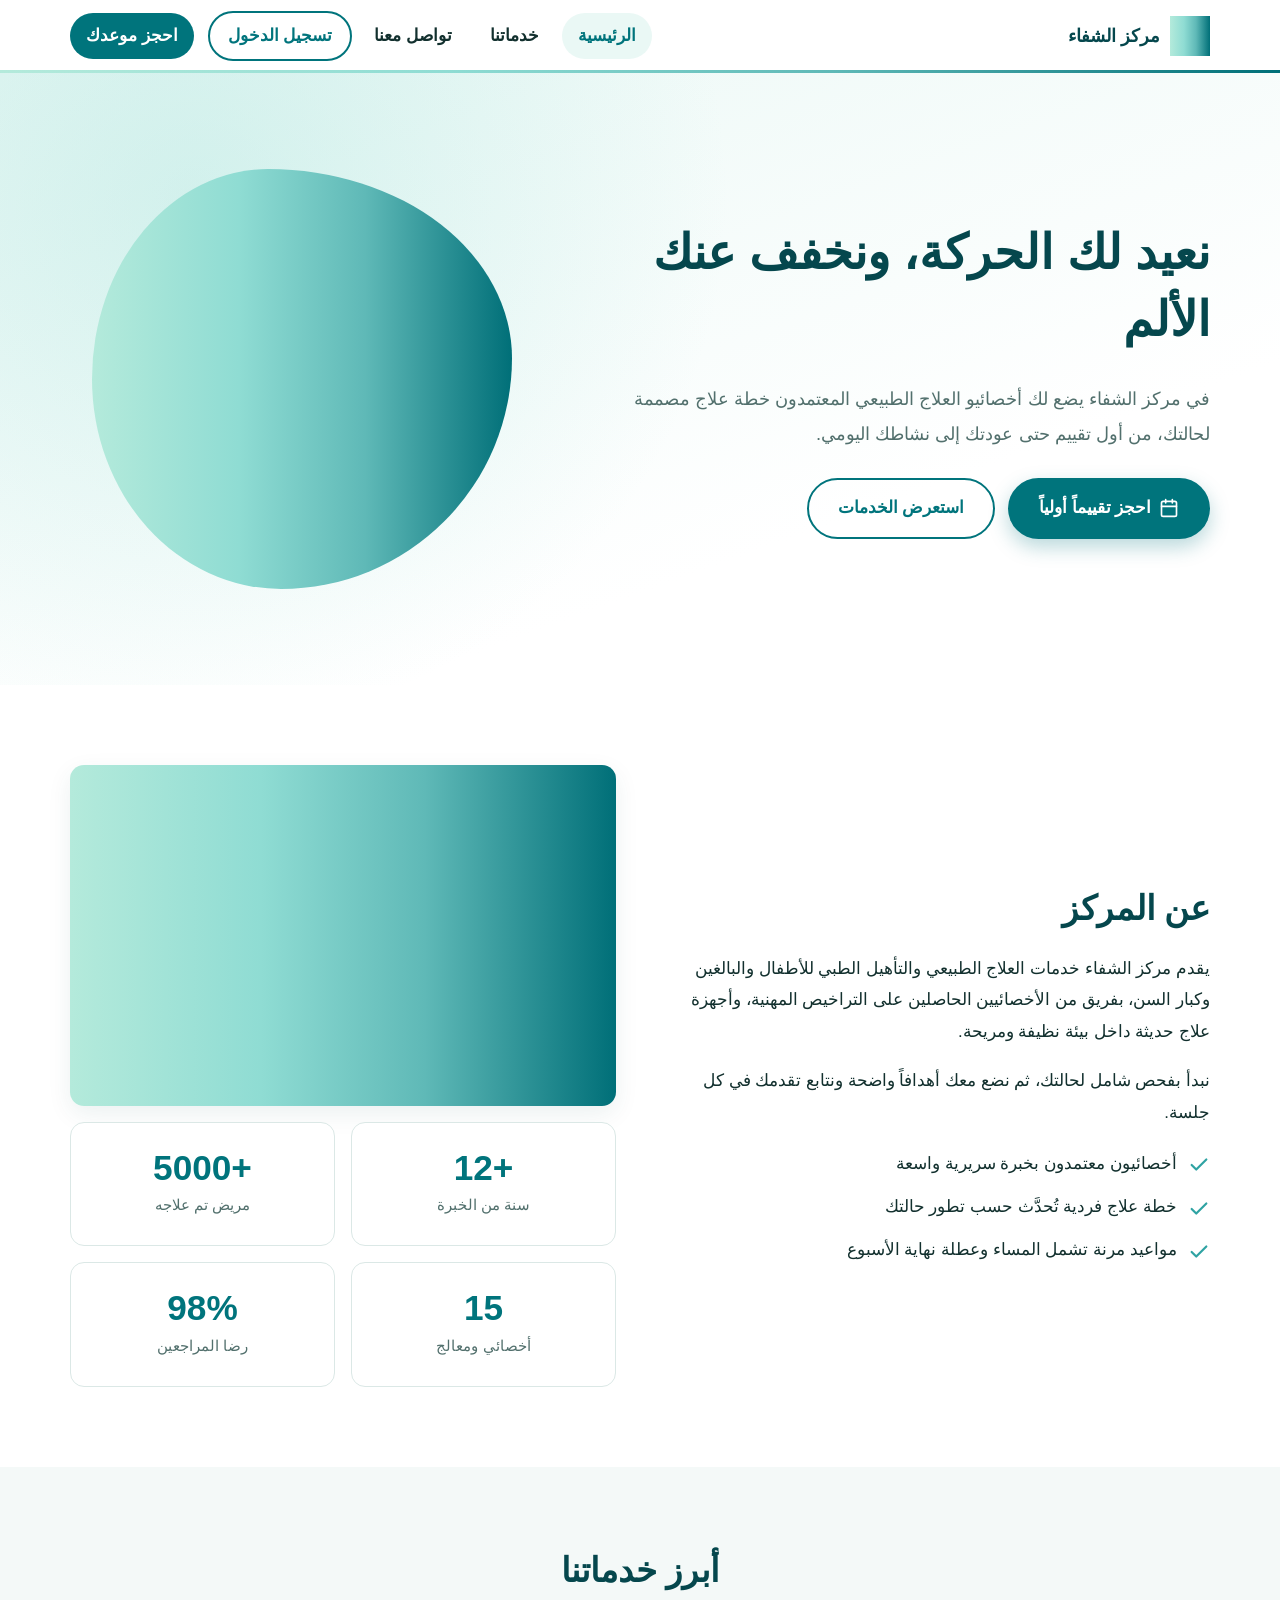
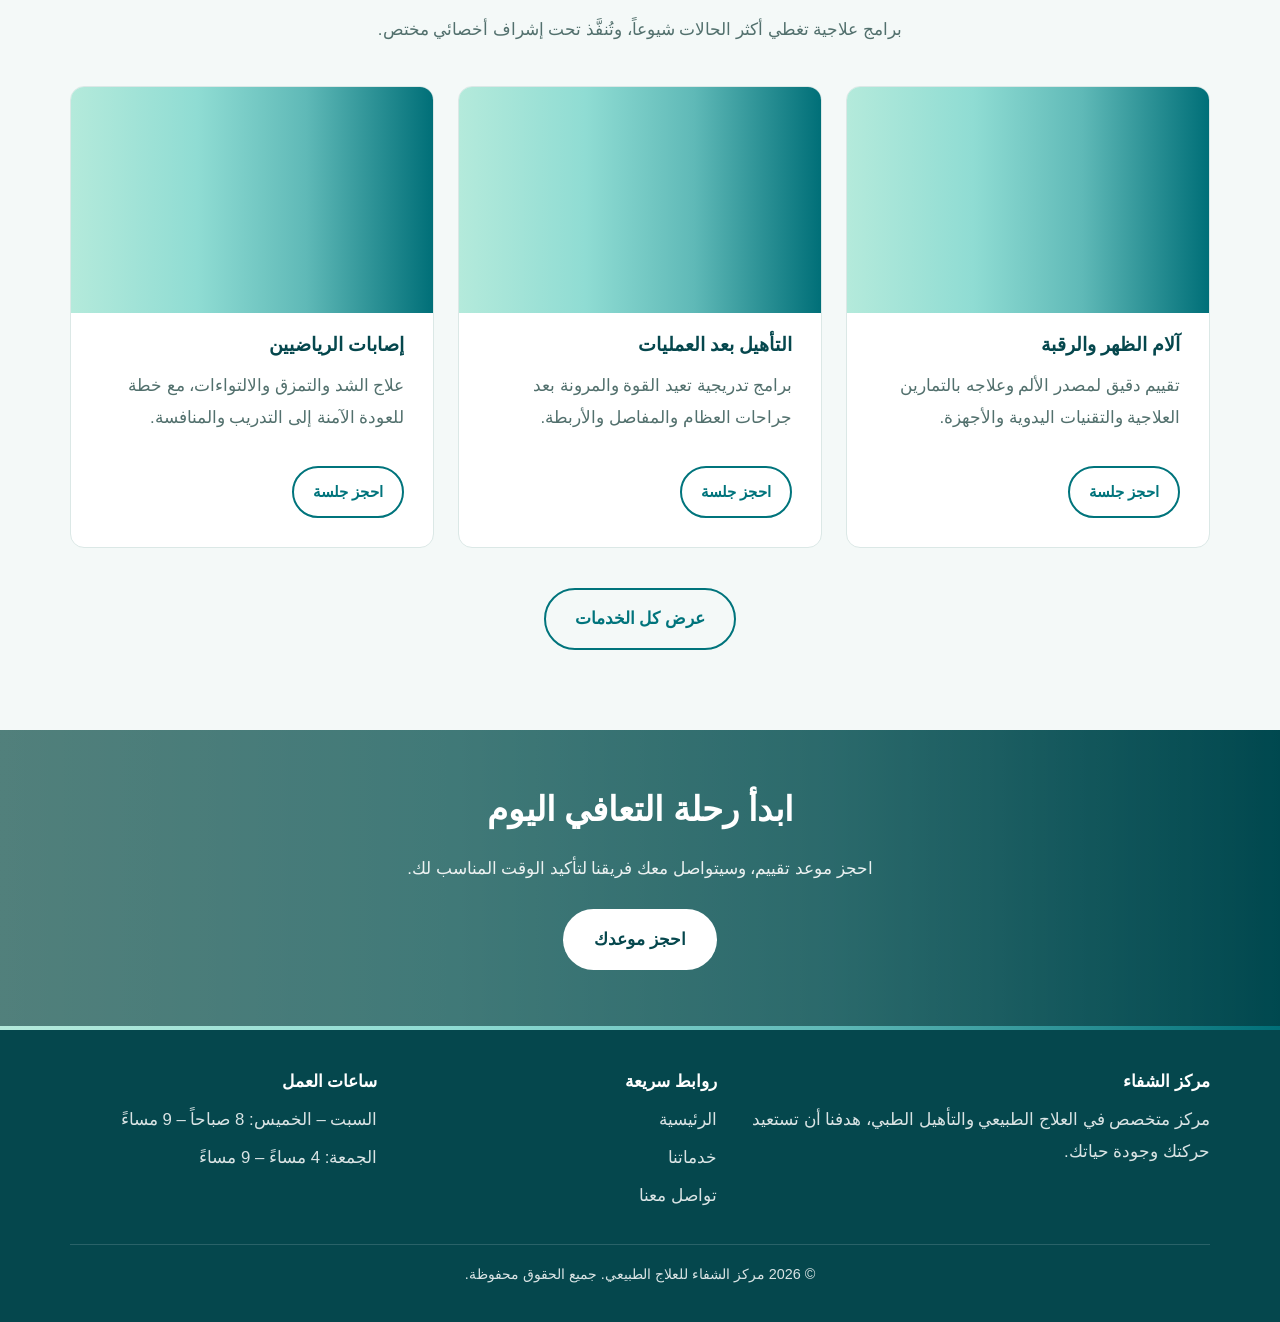
==== index.html @ 2db95f61 "Add files via upload" ====
<!DOCTYPE html>
<html lang="ar" dir="rtl">
<head>
  <meta charset="UTF-8">
  <meta name="viewport" content="width=device-width, initial-scale=1">
  <title>مركز الشفاء للعلاج الطبيعي والتأهيل الطبي</title>
  <meta name="description" content="مركز الشفاء للعلاج الطبيعي والتأهيل الطبي: أخصائيون معتمدون، أجهزة حديثة، وخطط علاج مصممة لحالتك.">
  <link rel="stylesheet" href="style.css">
</head>
<body>

  <header class="site-header">
    <div class="container nav">
      <a class="logo" href="index.html">
        <img src="images/logo.png" alt="شعار مركز الشفاء" width="40" height="40">
        <span>مركز الشفاء</span>
      </a>
      <button class="nav-toggle" aria-expanded="false" aria-controls="nav-menu" aria-label="فتح القائمة">
        <svg width="28" height="28" viewBox="0 0 24 24" fill="none" stroke="currentColor" stroke-width="2" stroke-linecap="round" aria-hidden="true"><path d="M3 6h18M3 12h18M3 18h18"/></svg>
      </button>
      <ul class="nav-menu" id="nav-menu">
        <li><a href="index.html">الرئيسية</a></li>
        <li><a href="services.html">خدماتنا</a></li>
        <li><a href="contact.html">تواصل معنا</a></li>
        <li><button type="button" class="btn-login" id="auth-btn">تسجيل الدخول</button></li>
        <li><a class="nav-cta" href="contact.html#booking" data-auth>احجز موعدك</a></li>
      </ul>
    </div>
  </header>

  <main>
    <section class="hero">
      <div class="container hero-grid">
        <div class="hero-text">
          <h1>نعيد لك الحركة، ونخفف عنك الألم</h1>
          <p>في مركز الشفاء يضع لك أخصائيو العلاج الطبيعي المعتمدون خطة علاج مصممة لحالتك، من أول تقييم حتى عودتك إلى نشاطك اليومي.</p>
          <div class="hero-actions">
            <a class="btn btn-primary" href="contact.html#booking" data-auth>
              <svg width="20" height="20" viewBox="0 0 24 24" fill="none" stroke="currentColor" stroke-width="2" stroke-linecap="round" stroke-linejoin="round" aria-hidden="true"><rect x="3" y="4" width="18" height="18" rx="2"/><path d="M16 2v4M8 2v4M3 10h18"/></svg>
              احجز تقييماً أولياً
            </a>
            <a class="btn btn-outline" href="services.html">استعرض الخدمات</a>
          </div>
        </div>
        <div class="hero-visual">
          <img src="images/hero-clinic.jpg" alt="صورة مركز الشفاء للعلاج الطبيعي" width="420" height="420">
        </div>
      </div>
    </section>

    <section class="section" id="about">
      <div class="container about-grid">
        <div>
          <h2>عن المركز</h2>
          <p>يقدم مركز الشفاء خدمات العلاج الطبيعي والتأهيل الطبي للأطفال والبالغين وكبار السن، بفريق من الأخصائيين الحاصلين على التراخيص المهنية، وأجهزة علاج حديثة داخل بيئة نظيفة ومريحة.</p>
          <p>نبدأ بفحص شامل لحالتك، ثم نضع معك أهدافاً واضحة ونتابع تقدمك في كل جلسة.</p>
          <ul class="check-list">
            <li>
              <svg width="22" height="22" viewBox="0 0 24 24" fill="none" stroke="currentColor" stroke-width="2.4" stroke-linecap="round" stroke-linejoin="round" aria-hidden="true"><path d="M20 6 9 17l-5-5"/></svg>
              <span>أخصائيون معتمدون بخبرة سريرية واسعة</span>
            </li>
            <li>
              <svg width="22" height="22" viewBox="0 0 24 24" fill="none" stroke="currentColor" stroke-width="2.4" stroke-linecap="round" stroke-linejoin="round" aria-hidden="true"><path d="M20 6 9 17l-5-5"/></svg>
              <span>خطة علاج فردية تُحدَّث حسب تطور حالتك</span>
            </li>
            <li>
              <svg width="22" height="22" viewBox="0 0 24 24" fill="none" stroke="currentColor" stroke-width="2.4" stroke-linecap="round" stroke-linejoin="round" aria-hidden="true"><path d="M20 6 9 17l-5-5"/></svg>
              <span>مواعيد مرنة تشمل المساء وعطلة نهاية الأسبوع</span>
            </li>
          </ul>
        </div>
        <div>
          <div class="about-media"><img src="images/about-center.jpg" alt="صورة من داخل المركز" loading="lazy" width="640" height="400"></div>
        <div class="stats">
          <div class="stat"><strong>+12</strong><span>سنة من الخبرة</span></div>
          <div class="stat"><strong>+5000</strong><span>مريض تم علاجه</span></div>
          <div class="stat"><strong>15</strong><span>أخصائي ومعالج</span></div>
          <div class="stat"><strong>98%</strong><span>رضا المراجعين</span></div>
        </div>
        </div>
      </div>
    </section>

    <section class="section section-alt">
      <div class="container">
        <div class="section-head">
          <h2>أبرز خدماتنا</h2>
          <p>برامج علاجية تغطي أكثر الحالات شيوعاً، وتُنفَّذ تحت إشراف أخصائي مختص.</p>
        </div>
        <div class="grid grid-3">
          <article class="card">
            <div class="card-media"><img src="images/service-1.jpg" alt="آلام الظهر والرقبة" loading="lazy" width="600" height="375"></div>
            <h3>آلام الظهر والرقبة</h3>
            <p>تقييم دقيق لمصدر الألم وعلاجه بالتمارين العلاجية والتقنيات اليدوية والأجهزة.</p>
          <a class="btn btn-outline card-btn" href="contact.html#booking" data-auth data-service="آلام الظهر والرقبة">احجز جلسة</a>
          </article>
          <article class="card">
            <div class="card-media"><img src="images/service-2.jpg" alt="التأهيل بعد العمليات" loading="lazy" width="600" height="375"></div>
            <h3>التأهيل بعد العمليات</h3>
            <p>برامج تدريجية تعيد القوة والمرونة بعد جراحات العظام والمفاصل والأربطة.</p>
          <a class="btn btn-outline card-btn" href="contact.html#booking" data-auth data-service="التأهيل بعد العمليات">احجز جلسة</a>
          </article>
          <article class="card">
            <div class="card-media"><img src="images/service-3.jpg" alt="إصابات الرياضيين" loading="lazy" width="600" height="375"></div>
            <h3>إصابات الرياضيين</h3>
            <p>علاج الشد والتمزق والالتواءات، مع خطة للعودة الآمنة إلى التدريب والمنافسة.</p>
          <a class="btn btn-outline card-btn" href="contact.html#booking" data-auth data-service="إصابات الملاعب">احجز جلسة</a>
          </article>
        </div>
        <div class="section-head" style="margin: 2.5rem auto 0;">
          <a class="btn btn-outline" href="services.html">عرض كل الخدمات</a>
        </div>
      </div>
    </section>

    <section class="cta-band">
      <div class="container">
        <h2>ابدأ رحلة التعافي اليوم</h2>
        <p>احجز موعد تقييم، وسيتواصل معك فريقنا لتأكيد الوقت المناسب لك.</p>
        <a class="btn btn-primary" href="contact.html#booking" data-auth>احجز موعدك</a>
      </div>
    </section>
  </main>

  <footer class="site-footer">
    <div class="container">
      <div class="footer-grid">
        <div>
          <h3>مركز الشفاء</h3>
          <p>مركز متخصص في العلاج الطبيعي والتأهيل الطبي، هدفنا أن تستعيد حركتك وجودة حياتك.</p>
        </div>
        <div>
          <h3>روابط سريعة</h3>
          <ul>
            <li><a href="index.html">الرئيسية</a></li>
            <li><a href="services.html">خدماتنا</a></li>
            <li><a href="contact.html">تواصل معنا</a></li>
          </ul>
        </div>
        <div>
          <h3>ساعات العمل</h3>
          <ul>
            <li>السبت – الخميس: 8 صباحاً – 9 مساءً</li>
            <li>الجمعة: 4 مساءً – 9 مساءً</li>
          </ul>
        </div>
      </div>
      <p class="footer-bottom">© <span id="year">2026</span> مركز الشفاء للعلاج الطبيعي. جميع الحقوق محفوظة.</p>
    </div>
  </footer>

  <script src="script.js"></script>
</body>
</html>
---- style.css ----
:root {
  --white: #ffffff;
  --brand-900: #05474d;
  --brand-700: #00747c;
  --brand-600: #2fa3a3;
  --brand-100: #cdeee9;
  --brand-50: #eaf8f5;
  --gray-50: #f4f9f8;
  --gray-200: #dbe8e6;
  --text: #12302e;
  --muted: #52706d;
  --danger: #c0392b;
  --mint: #b4eadb;
  --teal-mid: #8fdcd3;
  --gradient: linear-gradient(to left, #006f78 0%, #5fb9b7 35%, #8fdcd3 65%, #b4eadb 100%);
  --gradient-dark: linear-gradient(rgba(0, 40, 45, 0.55), rgba(0, 40, 45, 0.55)), linear-gradient(to left, #006f78 0%, #5fb9b7 35%, #8fdcd3 65%, #b4eadb 100%);
  --radius: 14px;
  --shadow: 0 8px 24px rgba(5, 71, 77, 0.08);
  --font: "Segoe UI", "Noto Naskh Arabic", "Noto Sans Arabic", Tahoma, Arial, sans-serif;
  --header-h: 72px;
}

*, *::before, *::after { box-sizing: border-box; }

html { scroll-behavior: smooth; scroll-padding-top: calc(var(--header-h) + 12px); }

body {
  margin: 0;
  font-family: var(--font);
  font-size: 1.05rem;
  line-height: 1.9;
  color: var(--text);
  background: var(--white);
  -webkit-font-smoothing: antialiased;
}

img, svg { max-width: 100%; display: block; }
a { color: var(--brand-700); text-decoration: none; transition: color 0.25s; }
a:hover { color: var(--brand-900); }
h1, h2, h3 { line-height: 1.4; margin: 0 0 0.6em; color: var(--brand-900); }
h1 { font-size: clamp(1.9rem, 4.5vw, 3rem); }
h2 { font-size: clamp(1.5rem, 3vw, 2.1rem); }
h3 { font-size: 1.2rem; }
p { margin: 0 0 1em; }

:focus-visible { outline: 3px solid var(--brand-600); outline-offset: 3px; border-radius: 6px; }

.container { width: min(1140px, 100% - 2.5rem); margin-inline: auto; }

.site-header {
  position: sticky; top: 0; z-index: 100;
  background: var(--white);
  border-bottom: 1px solid var(--gray-200);
  transition: box-shadow 0.3s;
}
.site-header::after { content: ""; position: absolute; inset-inline: 0; bottom: -1px; height: 3px; background: var(--gradient); }
.site-header.scrolled { box-shadow: 0 4px 18px rgba(5, 71, 77, 0.1); }
.nav { display: flex; align-items: center; justify-content: space-between; height: var(--header-h); gap: 1rem; }
.logo { display: flex; align-items: center; gap: 0.6rem; font-weight: 700; font-size: 1.15rem; color: var(--brand-900); }
.logo svg { width: 34px; height: 34px; color: var(--brand-600); }
.nav-menu { display: flex; align-items: center; gap: 0.4rem; list-style: none; margin: 0; padding: 0; }
.nav-menu a { display: block; padding: 0.45rem 1rem; border-radius: 999px; color: var(--text); font-weight: 600; transition: background 0.25s, color 0.25s; }
.nav-menu a:hover, .nav-menu a.active { background: var(--brand-50); color: var(--brand-700); }
.nav-menu a.nav-cta { background: var(--brand-700); color: var(--white); margin-inline-start: 0.5rem; }
.nav-menu a.nav-cta:hover { background: var(--brand-900); }
.nav-toggle { display: none; background: none; border: 0; padding: 0.5rem; cursor: pointer; color: var(--brand-900); }
.nav-toggle svg { width: 28px; height: 28px; }

.btn {
  display: inline-flex; align-items: center; justify-content: center; gap: 0.5rem;
  padding: 0.8rem 1.8rem; border-radius: 999px; border: 2px solid transparent;
  font: inherit; font-weight: 700; cursor: pointer;
  transition: transform 0.25s, background 0.25s, color 0.25s, box-shadow 0.25s;
}
.btn svg { width: 20px; height: 20px; }
.btn:hover { transform: translateY(-3px); }
.btn-primary { background: var(--brand-700); color: var(--white); box-shadow: 0 8px 20px rgba(0, 116, 124, 0.28); }
.btn-primary:hover { background: var(--brand-900); color: var(--white); }
.btn-outline { border-color: var(--brand-700); color: var(--brand-700); background: transparent; }
.btn-outline:hover { background: var(--brand-700); color: var(--white); }

.hero { background: radial-gradient(circle at 15% 20%, rgba(143, 220, 211, 0.3), transparent 45%), linear-gradient(160deg, var(--brand-50) 0%, var(--white) 70%); padding-block: clamp(3rem, 8vw, 6rem); overflow: hidden; }
.hero-grid { display: grid; grid-template-columns: 1.15fr 0.85fr; align-items: center; gap: 3rem; }
.hero-text p { font-size: 1.15rem; color: var(--muted); max-width: 34em; }
.hero-actions { display: flex; flex-wrap: wrap; gap: 0.8rem; margin-top: 1.6rem; }
.hero-visual {
  aspect-ratio: 1; max-width: 420px; margin-inline: auto; width: 100%;
  display: grid; place-items: center; border-radius: 42% 58% 55% 45% / 50% 45% 55% 50%;
  background: var(--gradient);
  animation: float 7s ease-in-out infinite;
}
.hero-visual svg { width: 52%; height: 52%; color: var(--brand-900); }
@keyframes float { 0%, 100% { transform: translateY(0); } 50% { transform: translateY(-14px); } }

.section { padding-block: clamp(3rem, 7vw, 5rem); }
.section-alt { background: var(--gray-50); }
.section-head { max-width: 640px; margin: 0 auto 2.5rem; text-align: center; }
.section-head p { color: var(--muted); }
.page-banner { background: var(--gradient-dark); color: var(--white); padding-block: 3rem; text-align: center; }
.page-banner h1 { color: var(--white); margin-bottom: 0.3em; }
.page-banner p { margin: 0 auto; max-width: 560px; opacity: 0.92; }

.about-grid { display: grid; grid-template-columns: 1fr 1fr; gap: 3rem; align-items: center; }
.check-list { list-style: none; padding: 0; margin: 1.2rem 0 0; display: grid; gap: 0.7rem; }
.check-list li { display: flex; align-items: flex-start; gap: 0.7rem; }
.check-list svg { width: 22px; height: 22px; flex: none; margin-top: 0.4rem; color: var(--brand-600); }
.stats { display: grid; grid-template-columns: repeat(2, 1fr); gap: 1rem; }
.stat { background: var(--white); border: 1px solid var(--gray-200); border-radius: var(--radius); padding: 1.5rem; text-align: center; }
.stat strong { display: block; font-size: 2.2rem; color: var(--brand-700); line-height: 1.2; }
.stat span { color: var(--muted); font-size: 0.95rem; }

.grid { display: grid; gap: 1.5rem; }
.grid-3 { grid-template-columns: repeat(3, 1fr); }
.card {
  background: var(--white); border: 1px solid var(--gray-200); border-radius: var(--radius);
  padding: 1.8rem; transition: transform 0.3s, box-shadow 0.3s, border-color 0.3s;
}
.card:hover { transform: translateY(-6px); box-shadow: var(--shadow); border-color: var(--brand-600); }
.card-icon { width: 58px; height: 58px; border-radius: 16px; display: grid; place-items: center; background: var(--brand-50); color: var(--brand-700); margin-bottom: 1rem; transition: background 0.3s, color 0.3s; }
.card:hover .card-icon { background: var(--brand-700); color: var(--white); }
.card-icon svg { width: 30px; height: 30px; }
.card p { color: var(--muted); margin: 0; }
.card-meta { display: flex; justify-content: space-between; margin-top: 1rem; padding-top: 0.9rem; border-top: 1px dashed var(--gray-200); font-size: 0.92rem; color: var(--brand-700); font-weight: 600; }

.cta-band { background: var(--gradient-dark); color: var(--white); text-align: center; padding-block: 3.5rem; }
.cta-band h2 { color: var(--white); }
.cta-band p { opacity: 0.9; margin-bottom: 1.5rem; }
.cta-band .btn-primary { background: var(--white); color: var(--brand-900); box-shadow: none; }
.cta-band .btn-primary:hover { background: var(--brand-100); }

.contact-grid { display: grid; grid-template-columns: 1.3fr 0.7fr; gap: 2.5rem; align-items: start; }
.contact-form { background: var(--white); border: 1px solid var(--gray-200); border-radius: var(--radius); padding: 2rem; box-shadow: var(--shadow); }
.form-row { display: grid; grid-template-columns: 1fr 1fr; gap: 1rem; }
.form-group { margin-bottom: 1.1rem; }
.form-group label { display: block; font-weight: 700; margin-bottom: 0.35rem; font-size: 0.98rem; }
.form-group input, .form-group select, .form-group textarea {
  width: 100%; padding: 0.75rem 1rem; font: inherit; color: var(--text);
  background: var(--gray-50); border: 2px solid var(--gray-200); border-radius: 10px;
  transition: border-color 0.25s, background 0.25s, box-shadow 0.25s;
}
.form-group textarea { min-height: 130px; resize: vertical; }
.form-group input:focus, .form-group select:focus, .form-group textarea:focus { outline: none; background: var(--white); border-color: var(--brand-600); box-shadow: 0 0 0 4px var(--brand-100); }
.form-group.invalid input, .form-group.invalid select, .form-group.invalid textarea { border-color: var(--danger); background: #fdf3f2; }
.form-error { display: none; color: var(--danger); font-size: 0.88rem; margin-top: 0.3rem; }
.form-group.invalid .form-error { display: block; }
.form-success { display: none; background: var(--brand-50); border: 1px solid var(--brand-600); color: var(--brand-900); border-radius: 10px; padding: 1rem 1.2rem; margin-top: 1rem; font-weight: 600; }
.form-success.show { display: block; }
.info-card { background: var(--brand-50); border-radius: var(--radius); padding: 1.8rem; }
.info-list { list-style: none; margin: 1rem 0 0; padding: 0; display: grid; gap: 1.1rem; }
.info-list li { display: flex; gap: 0.9rem; align-items: flex-start; }
.info-list svg { width: 26px; height: 26px; flex: none; color: var(--brand-700); margin-top: 0.3rem; }
.info-list strong { display: block; color: var(--brand-900); }
.info-list span { color: var(--muted); }

.site-footer { border-top: 4px solid transparent; border-image: var(--gradient) 1; background: var(--brand-900); color: rgba(255, 255, 255, 0.85); padding-block: 2.5rem 1.2rem; }
.footer-grid { display: grid; grid-template-columns: 1.5fr 1fr 1fr; gap: 2rem; }
.site-footer h3 { color: var(--white); font-size: 1.05rem; }
.site-footer a { color: rgba(255, 255, 255, 0.85); }
.site-footer a:hover { color: var(--white); }
.site-footer ul { list-style: none; margin: 0; padding: 0; display: grid; gap: 0.4rem; }
.footer-bottom { margin-top: 2rem; padding-top: 1rem; border-top: 1px solid rgba(255, 255, 255, 0.15); text-align: center; font-size: 0.9rem; }

@media (max-width: 992px) {
  .grid-3 { grid-template-columns: repeat(2, 1fr); }
  .hero-grid, .about-grid, .contact-grid { grid-template-columns: 1fr; }
  .hero-visual { max-width: 320px; order: -1; }
  .footer-grid { grid-template-columns: 1fr 1fr; }
}

@media (max-width: 768px) {
  .nav-toggle { display: block; }
  .nav-menu {
    position: absolute; top: var(--header-h); inset-inline: 0; flex-direction: column; align-items: stretch;
    background: var(--white); border-bottom: 1px solid var(--gray-200); padding: 0.8rem 1.25rem 1.2rem;
    box-shadow: 0 14px 24px rgba(5, 71, 77, 0.1);
    opacity: 0; visibility: hidden; transform: translateY(-10px);
    transition: opacity 0.25s, transform 0.25s, visibility 0.25s;
  }
  .nav-menu.open { opacity: 1; visibility: visible; transform: translateY(0); }
  .nav-menu a { padding: 0.8rem 1rem; border-radius: 10px; }
  .nav-menu a.nav-cta { margin: 0.4rem 0 0; text-align: center; }
  .grid-3, .form-row, .footer-grid { grid-template-columns: 1fr; }
  .contact-form { padding: 1.3rem; }
  .hero-actions .btn { flex: 1 1 100%; }
}

@media (prefers-reduced-motion: reduce) {
  html { scroll-behavior: auto; }
  *, *::before, *::after { animation: none !important; transition: none !important; }
}

.logo img { width: 40px; height: 40px; object-fit: contain; }
.hero-visual { overflow: hidden; }
.hero-visual img { width: 100%; height: 100%; object-fit: cover; }
.about-media { aspect-ratio: 16 / 10; border-radius: var(--radius); overflow: hidden; margin-bottom: 1rem; box-shadow: var(--shadow); }
.about-media img { width: 100%; height: 100%; object-fit: cover; }
.card { overflow: hidden; display: flex; flex-direction: column; }
.card-media { margin: -1.8rem -1.8rem 1.2rem; aspect-ratio: 16 / 10; overflow: hidden; background: var(--brand-50); }
.card-media img { width: 100%; height: 100%; object-fit: cover; transition: transform 0.5s; }
.card:hover .card-media img { transform: scale(1.06); }
.card-btn { margin-top: 1.1rem; padding: 0.6rem 1.2rem; font-size: 0.95rem; align-self: flex-start; }
.card .card-meta { margin-top: auto; padding-top: 0.9rem; }
.card p { margin-bottom: 0.9rem; }
.img-missing { background: var(--gradient); }

.btn-login {
  font: inherit; font-weight: 700; cursor: pointer; padding: 0.45rem 1.1rem; border-radius: 999px;
  border: 2px solid var(--brand-700); background: transparent; color: var(--brand-700);
  transition: background 0.25s, color 0.25s;
}
.btn-login:hover { background: var(--brand-700); color: var(--white); }

.auth-page { min-height: 100vh; display: grid; place-items: center; padding: 2rem 1rem; background: var(--gradient); }
@keyframes auth-in { from { opacity: 0; transform: translateY(28px) scale(0.98); } to { opacity: 1; transform: none; } }
.auth-modal {
  position: relative; width: min(940px, 100%); overflow: hidden;
  display: grid; grid-template-columns: 0.9fr 1.1fr; background: var(--white); border-radius: 22px;
  box-shadow: 0 30px 80px rgba(0, 30, 35, 0.35);
  animation: auth-in 0.6s cubic-bezier(0.2, 0.8, 0.2, 1) both;
}
.auth-close {
  position: absolute; top: 14px; inset-inline-start: 14px; z-index: 3; width: 38px; height: 38px;
  display: grid; place-items: center; border: 0; border-radius: 50%; cursor: pointer;
  background: var(--gray-50); color: var(--brand-900); transition: background 0.25s, transform 0.25s;
}
.auth-close:hover { background: var(--brand-100); transform: rotate(90deg); }
.auth-close svg { width: 18px; height: 18px; }
.auth-side { position: relative; min-height: 520px; display: flex; align-items: flex-end; color: var(--white); background: var(--gradient-dark); }
.auth-side > img { position: absolute; inset: 0; width: 100%; height: 100%; object-fit: cover; }
.auth-side::after { content: ""; position: absolute; inset: 0; background: linear-gradient(to top, rgba(0, 40, 45, 0.85), rgba(0, 40, 45, 0.15) 70%); }
.auth-side-text { position: relative; z-index: 1; padding: 2rem; }
.auth-side-text .auth-logo { width: 52px; height: 52px; object-fit: contain; margin-bottom: 1rem; background: var(--white); border-radius: 14px; padding: 6px; }
.auth-side-text h2 { color: var(--white); font-size: 1.6rem; }
.auth-side-text p { margin: 0; opacity: 0.92; }
.auth-main { padding: 2.8rem 2.4rem 2rem; display: grid; align-items: center; }
.auth-views { display: grid; }
.auth-view { grid-area: 1 / 1; opacity: 0; visibility: hidden; transform: translateX(44px); transition: opacity 0.4s, transform 0.45s cubic-bezier(0.2, 0.8, 0.2, 1), visibility 0.4s; }
.auth-view[data-name="register"] { transform: translateX(-44px); }
.auth-view.is-active { opacity: 1; visibility: visible; transform: none; }
.auth-view h2 { margin-bottom: 0.2em; }
.auth-sub { color: var(--muted); margin-bottom: 1.5rem; }
.auth-view .form-group { margin-bottom: 0.95rem; }
.pw-wrap { position: relative; }
.pw-wrap input { padding-inline-end: 3rem; }
.pw-toggle { position: absolute; top: 50%; inset-inline-end: 0.6rem; transform: translateY(-50%); border: 0; background: none; cursor: pointer; padding: 0.4rem; color: var(--muted); }
.pw-toggle:hover { color: var(--brand-700); }
.pw-toggle svg { width: 20px; height: 20px; }
.btn-block { width: 100%; }
.auth-divider { display: flex; align-items: center; gap: 0.8rem; margin: 1.3rem 0 0.9rem; color: var(--muted); font-size: 0.92rem; }
.auth-divider::before, .auth-divider::after { content: ""; flex: 1; height: 1px; background: var(--gray-200); }
.auth-alert { display: none; background: #fdf3f2; border: 1px solid var(--danger); color: var(--danger); border-radius: 10px; padding: 0.6rem 0.9rem; margin-bottom: 1rem; font-size: 0.92rem; }
.auth-alert.show { display: block; }
.reg-progress { display: flex; align-items: center; gap: 0.6rem; margin-bottom: 1.3rem; font-size: 0.9rem; color: var(--muted); }
.reg-bar { flex: 1; height: 6px; background: var(--gray-200); border-radius: 99px; overflow: hidden; }
.reg-bar span { display: block; height: 100%; width: 50%; background: var(--gradient); border-radius: 99px; transition: width 0.45s; }
.reg-bar.step2 span { width: 100%; }
.reg-steps { display: grid; }
.reg-step { grid-area: 1 / 1; opacity: 0; visibility: hidden; transform: translateX(-34px); transition: opacity 0.35s, transform 0.4s, visibility 0.35s; }
.reg-step[data-step="1"] { transform: translateX(34px); }
.reg-step.is-active { opacity: 1; visibility: visible; transform: none; }
.reg-actions { display: flex; gap: 0.7rem; margin-top: 0.4rem; }
.reg-actions .btn { flex: 1; }
.reg-actions .btn-back { flex: 0 0 auto; }
.auth-toast {
  position: fixed; bottom: 24px; inset-inline: 0; margin-inline: auto; width: max-content; max-width: calc(100% - 2rem); z-index: 1100;
  background: var(--brand-900); color: var(--white); padding: 0.8rem 1.5rem; border-radius: 999px; font-weight: 600;
  box-shadow: 0 12px 30px rgba(0, 40, 45, 0.3); opacity: 0; transform: translateY(20px); pointer-events: none; transition: opacity 0.35s, transform 0.35s;
}
.auth-toast.show { opacity: 1; transform: none; }

@media (max-width: 768px) {
  .nav-menu .btn-login { width: 100%; padding: 0.8rem 1rem; }
  .auth-page { padding: 0; align-items: stretch; }
  .auth-modal { grid-template-columns: 1fr; border-radius: 0; min-height: 100vh; }
  .auth-side { display: none; }
  .auth-main { padding: 3.2rem 1.4rem 1.6rem; }
}

@media (min-width: 769px) {
  .auth-page { height: 100vh; height: 100dvh; padding: 1rem; overflow: hidden; }
  .auth-modal { max-height: calc(100dvh - 2rem); }
  .auth-side { min-height: 0; }
  .auth-main { padding: 1.4rem 2.2rem; overflow-y: auto; align-items: start; }
  .auth-views { margin-block: auto; }
}
.auth-view h2 { font-size: 1.55rem; }
.auth-sub { margin-bottom: 1rem; font-size: 0.95rem; }
.auth-view .form-group { margin-bottom: 0.7rem; }
.auth-view .form-group label { margin-bottom: 0.2rem; font-size: 0.92rem; }
.auth-view .form-group input, .auth-view .form-group select, .auth-view .form-group textarea { padding: 0.55rem 0.9rem; font-size: 0.97rem; }
.auth-view .pw-wrap input { padding-inline-end: 2.8rem; }
.auth-view .form-group textarea { min-height: 56px; }
.auth-view .form-row { gap: 0.7rem; }
.auth-view .btn { padding: 0.65rem 1.4rem; }
.auth-divider { margin: 0.9rem 0 0.6rem; }
.reg-progress { margin-bottom: 0.9rem; }
@media (min-width: 769px) {
  .auth-modal { grid-template-rows: minmax(0, 1fr); }
  .auth-main { min-height: 0; }
}
@media (min-width: 769px) {
  .auth-main { padding: 1.1rem 2.2rem; }
}
.auth-sub { margin-bottom: 0.8rem; }
.auth-divider { margin: 0.7rem 0 0.5rem; }
.reg-progress { margin-bottom: 0.7rem; }
.auth-view .form-group input, .auth-view .form-group select { height: 2.7rem; line-height: 1.5; }
@media (min-width: 769px) and (max-height: 680px) {
  .auth-page { padding: 0.5rem; }
  .auth-modal { max-height: calc(100dvh - 1rem); }
  .auth-sub { display: none; }
  .auth-view h2 { font-size: 1.3rem; margin-bottom: 0.6rem; }
  .auth-view .form-group { margin-bottom: 0.5rem; }
  .auth-view .form-group input, .auth-view .form-group select { height: 2.4rem; }
  .auth-view .btn { padding: 0.5rem 1.2rem; }
  .auth-divider { margin: 0.5rem 0 0.4rem; }
  .reg-progress { margin-bottom: 0.5rem; }
  .auth-main { padding: 0.8rem 2rem; }
  .auth-side-text { padding: 1.2rem; }
  .auth-side-text p { display: none; }
}
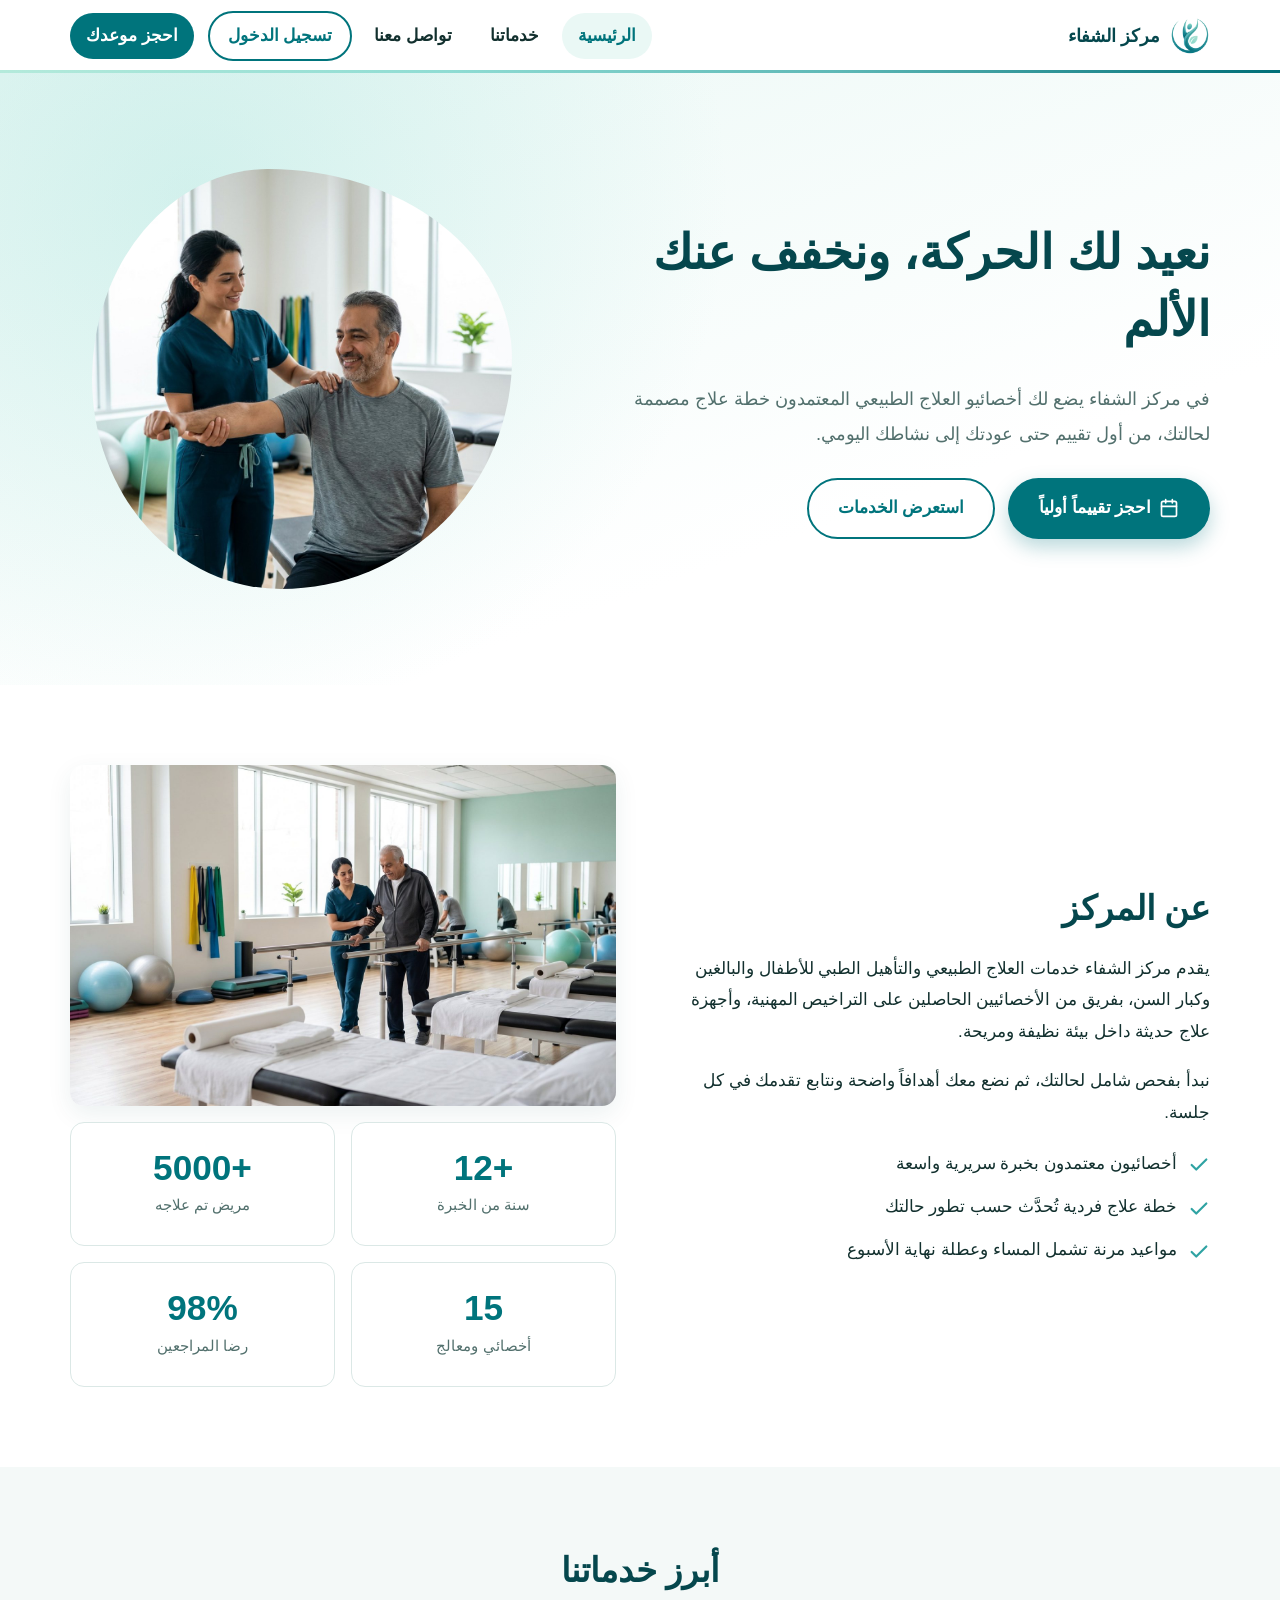
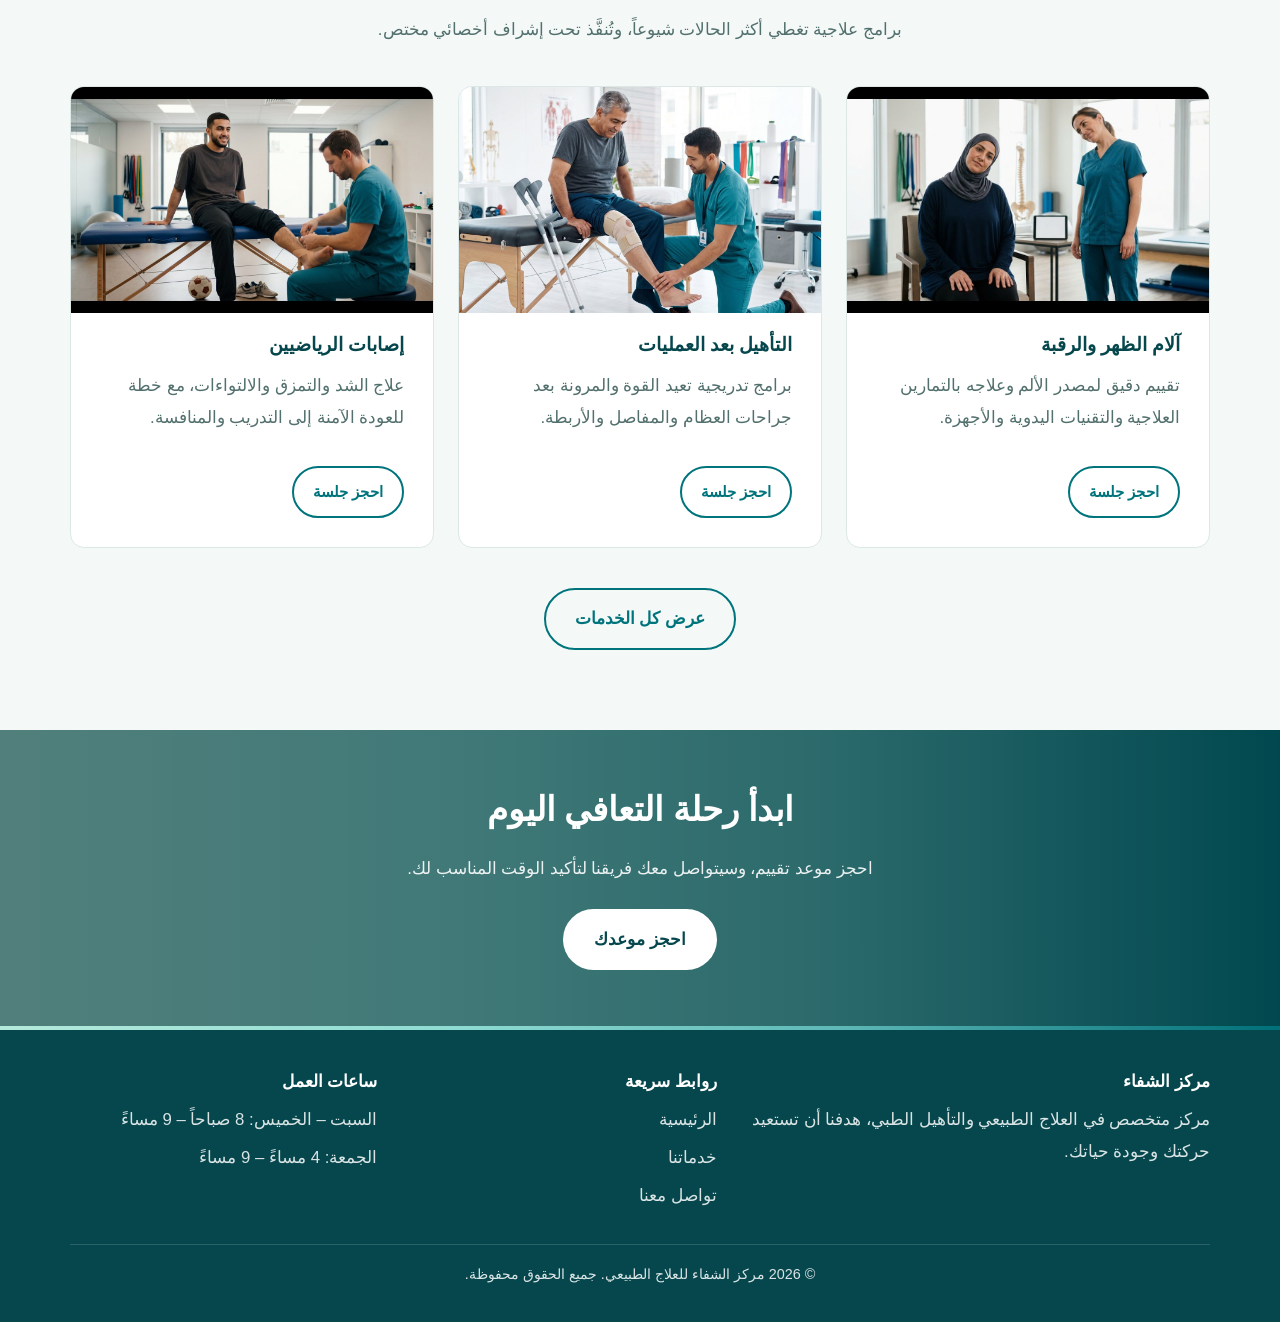
==== commit faf1ca18: "Update index.html" ====
--- a/index.html
+++ b/index.html
@@ -5,7 +5,7 @@
   <meta name="viewport" content="width=device-width, initial-scale=1">
   <title>مركز الشفاء للعلاج الطبيعي والتأهيل الطبي</title>
   <meta name="description" content="مركز الشفاء للعلاج الطبيعي والتأهيل الطبي: أخصائيون معتمدون، أجهزة حديثة، وخطط علاج مصممة لحالتك.">
-  <link rel="stylesheet" href="style.css">
+  <link rel="stylesheet" href="Css/style.css">
 </head>
 <body>
 
@@ -149,6 +149,6 @@
     </div>
   </footer>
 
-  <script src="script.js"></script>
+  <script src="Js/script.js"></script>
 </body>
 </html>
--- a/Css/style.css
+++ b/Css/style.css
@@ -0,0 +1,321 @@
+:root {
+  --white: #ffffff;
+  --brand-900: #05474d;
+  --brand-700: #00747c;
+  --brand-600: #2fa3a3;
+  --brand-100: #cdeee9;
+  --brand-50: #eaf8f5;
+  --gray-50: #f4f9f8;
+  --gray-200: #dbe8e6;
+  --text: #12302e;
+  --muted: #52706d;
+  --danger: #c0392b;
+  --mint: #b4eadb;
+  --teal-mid: #8fdcd3;
+  --gradient: linear-gradient(to left, #006f78 0%, #5fb9b7 35%, #8fdcd3 65%, #b4eadb 100%);
+  --gradient-dark: linear-gradient(rgba(0, 40, 45, 0.55), rgba(0, 40, 45, 0.55)), linear-gradient(to left, #006f78 0%, #5fb9b7 35%, #8fdcd3 65%, #b4eadb 100%);
+  --radius: 14px;
+  --shadow: 0 8px 24px rgba(5, 71, 77, 0.08);
+  --font: "Segoe UI", "Noto Naskh Arabic", "Noto Sans Arabic", Tahoma, Arial, sans-serif;
+  --header-h: 72px;
+}
+
+*, *::before, *::after { box-sizing: border-box; }
+
+html { scroll-behavior: smooth; scroll-padding-top: calc(var(--header-h) + 12px); }
+
+body {
+  margin: 0;
+  font-family: var(--font);
+  font-size: 1.05rem;
+  line-height: 1.9;
+  color: var(--text);
+  background: var(--white);
+  -webkit-font-smoothing: antialiased;
+}
+
+img, svg { max-width: 100%; display: block; }
+a { color: var(--brand-700); text-decoration: none; transition: color 0.25s; }
+a:hover { color: var(--brand-900); }
+h1, h2, h3 { line-height: 1.4; margin: 0 0 0.6em; color: var(--brand-900); }
+h1 { font-size: clamp(1.9rem, 4.5vw, 3rem); }
+h2 { font-size: clamp(1.5rem, 3vw, 2.1rem); }
+h3 { font-size: 1.2rem; }
+p { margin: 0 0 1em; }
+
+:focus-visible { outline: 3px solid var(--brand-600); outline-offset: 3px; border-radius: 6px; }
+
+.container { width: min(1140px, 100% - 2.5rem); margin-inline: auto; }
+
+.site-header {
+  position: sticky; top: 0; z-index: 100;
+  background: var(--white);
+  border-bottom: 1px solid var(--gray-200);
+  transition: box-shadow 0.3s;
+}
+.site-header::after { content: ""; position: absolute; inset-inline: 0; bottom: -1px; height: 3px; background: var(--gradient); }
+.site-header.scrolled { box-shadow: 0 4px 18px rgba(5, 71, 77, 0.1); }
+.nav { display: flex; align-items: center; justify-content: space-between; height: var(--header-h); gap: 1rem; }
+.logo { display: flex; align-items: center; gap: 0.6rem; font-weight: 700; font-size: 1.15rem; color: var(--brand-900); }
+.logo svg { width: 34px; height: 34px; color: var(--brand-600); }
+.nav-menu { display: flex; align-items: center; gap: 0.4rem; list-style: none; margin: 0; padding: 0; }
+.nav-menu a { display: block; padding: 0.45rem 1rem; border-radius: 999px; color: var(--text); font-weight: 600; transition: background 0.25s, color 0.25s; }
+.nav-menu a:hover, .nav-menu a.active { background: var(--brand-50); color: var(--brand-700); }
+.nav-menu a.nav-cta { background: var(--brand-700); color: var(--white); margin-inline-start: 0.5rem; }
+.nav-menu a.nav-cta:hover { background: var(--brand-900); }
+.nav-toggle { display: none; background: none; border: 0; padding: 0.5rem; cursor: pointer; color: var(--brand-900); }
+.nav-toggle svg { width: 28px; height: 28px; }
+
+.btn {
+  display: inline-flex; align-items: center; justify-content: center; gap: 0.5rem;
+  padding: 0.8rem 1.8rem; border-radius: 999px; border: 2px solid transparent;
+  font: inherit; font-weight: 700; cursor: pointer;
+  transition: transform 0.25s, background 0.25s, color 0.25s, box-shadow 0.25s;
+}
+.btn svg { width: 20px; height: 20px; }
+.btn:hover { transform: translateY(-3px); }
+.btn-primary { background: var(--brand-700); color: var(--white); box-shadow: 0 8px 20px rgba(0, 116, 124, 0.28); }
+.btn-primary:hover { background: var(--brand-900); color: var(--white); }
+.btn-outline { border-color: var(--brand-700); color: var(--brand-700); background: transparent; }
+.btn-outline:hover { background: var(--brand-700); color: var(--white); }
+
+.hero { background: radial-gradient(circle at 15% 20%, rgba(143, 220, 211, 0.3), transparent 45%), linear-gradient(160deg, var(--brand-50) 0%, var(--white) 70%); padding-block: clamp(3rem, 8vw, 6rem); overflow: hidden; }
+.hero-grid { display: grid; grid-template-columns: 1.15fr 0.85fr; align-items: center; gap: 3rem; }
+.hero-text p { font-size: 1.15rem; color: var(--muted); max-width: 34em; }
+.hero-actions { display: flex; flex-wrap: wrap; gap: 0.8rem; margin-top: 1.6rem; }
+.hero-visual {
+  aspect-ratio: 1; max-width: 420px; margin-inline: auto; width: 100%;
+  display: grid; place-items: center; border-radius: 42% 58% 55% 45% / 50% 45% 55% 50%;
+  background: var(--gradient);
+  animation: float 7s ease-in-out infinite;
+}
+.hero-visual svg { width: 52%; height: 52%; color: var(--brand-900); }
+@keyframes float { 0%, 100% { transform: translateY(0); } 50% { transform: translateY(-14px); } }
+
+.section { padding-block: clamp(3rem, 7vw, 5rem); }
+.section-alt { background: var(--gray-50); }
+.section-head { max-width: 640px; margin: 0 auto 2.5rem; text-align: center; }
+.section-head p { color: var(--muted); }
+.page-banner { background: var(--gradient-dark); color: var(--white); padding-block: 3rem; text-align: center; }
+.page-banner h1 { color: var(--white); margin-bottom: 0.3em; }
+.page-banner p { margin: 0 auto; max-width: 560px; opacity: 0.92; }
+
+.about-grid { display: grid; grid-template-columns: 1fr 1fr; gap: 3rem; align-items: center; }
+.check-list { list-style: none; padding: 0; margin: 1.2rem 0 0; display: grid; gap: 0.7rem; }
+.check-list li { display: flex; align-items: flex-start; gap: 0.7rem; }
+.check-list svg { width: 22px; height: 22px; flex: none; margin-top: 0.4rem; color: var(--brand-600); }
+.stats { display: grid; grid-template-columns: repeat(2, 1fr); gap: 1rem; }
+.stat { background: var(--white); border: 1px solid var(--gray-200); border-radius: var(--radius); padding: 1.5rem; text-align: center; }
+.stat strong { display: block; font-size: 2.2rem; color: var(--brand-700); line-height: 1.2; }
+.stat span { color: var(--muted); font-size: 0.95rem; }
+
+.grid { display: grid; gap: 1.5rem; }
+.grid-3 { grid-template-columns: repeat(3, 1fr); }
+.card {
+  background: var(--white); border: 1px solid var(--gray-200); border-radius: var(--radius);
+  padding: 1.8rem; transition: transform 0.3s, box-shadow 0.3s, border-color 0.3s;
+}
+.card:hover { transform: translateY(-6px); box-shadow: var(--shadow); border-color: var(--brand-600); }
+.card-icon { width: 58px; height: 58px; border-radius: 16px; display: grid; place-items: center; background: var(--brand-50); color: var(--brand-700); margin-bottom: 1rem; transition: background 0.3s, color 0.3s; }
+.card:hover .card-icon { background: var(--brand-700); color: var(--white); }
+.card-icon svg { width: 30px; height: 30px; }
+.card p { color: var(--muted); margin: 0; }
+.card-meta { display: flex; justify-content: space-between; margin-top: 1rem; padding-top: 0.9rem; border-top: 1px dashed var(--gray-200); font-size: 0.92rem; color: var(--brand-700); font-weight: 600; }
+
+.cta-band { background: var(--gradient-dark); color: var(--white); text-align: center; padding-block: 3.5rem; }
+.cta-band h2 { color: var(--white); }
+.cta-band p { opacity: 0.9; margin-bottom: 1.5rem; }
+.cta-band .btn-primary { background: var(--white); color: var(--brand-900); box-shadow: none; }
+.cta-band .btn-primary:hover { background: var(--brand-100); }
+
+.contact-grid { display: grid; grid-template-columns: 1.3fr 0.7fr; gap: 2.5rem; align-items: start; }
+.contact-form { background: var(--white); border: 1px solid var(--gray-200); border-radius: var(--radius); padding: 2rem; box-shadow: var(--shadow); }
+.form-row { display: grid; grid-template-columns: 1fr 1fr; gap: 1rem; }
+.form-group { margin-bottom: 1.1rem; }
+.form-group label { display: block; font-weight: 700; margin-bottom: 0.35rem; font-size: 0.98rem; }
+.form-group input, .form-group select, .form-group textarea {
+  width: 100%; padding: 0.75rem 1rem; font: inherit; color: var(--text);
+  background: var(--gray-50); border: 2px solid var(--gray-200); border-radius: 10px;
+  transition: border-color 0.25s, background 0.25s, box-shadow 0.25s;
+}
+.form-group textarea { min-height: 130px; resize: vertical; }
+.form-group input:focus, .form-group select:focus, .form-group textarea:focus { outline: none; background: var(--white); border-color: var(--brand-600); box-shadow: 0 0 0 4px var(--brand-100); }
+.form-group.invalid input, .form-group.invalid select, .form-group.invalid textarea { border-color: var(--danger); background: #fdf3f2; }
+.form-error { display: none; color: var(--danger); font-size: 0.88rem; margin-top: 0.3rem; }
+.form-group.invalid .form-error { display: block; }
+.form-success { display: none; background: var(--brand-50); border: 1px solid var(--brand-600); color: var(--brand-900); border-radius: 10px; padding: 1rem 1.2rem; margin-top: 1rem; font-weight: 600; }
+.form-success.show { display: block; }
+.info-card { background: var(--brand-50); border-radius: var(--radius); padding: 1.8rem; }
+.info-list { list-style: none; margin: 1rem 0 0; padding: 0; display: grid; gap: 1.1rem; }
+.info-list li { display: flex; gap: 0.9rem; align-items: flex-start; }
+.info-list svg { width: 26px; height: 26px; flex: none; color: var(--brand-700); margin-top: 0.3rem; }
+.info-list strong { display: block; color: var(--brand-900); }
+.info-list span { color: var(--muted); }
+
+.site-footer { border-top: 4px solid transparent; border-image: var(--gradient) 1; background: var(--brand-900); color: rgba(255, 255, 255, 0.85); padding-block: 2.5rem 1.2rem; }
+.footer-grid { display: grid; grid-template-columns: 1.5fr 1fr 1fr; gap: 2rem; }
+.site-footer h3 { color: var(--white); font-size: 1.05rem; }
+.site-footer a { color: rgba(255, 255, 255, 0.85); }
+.site-footer a:hover { color: var(--white); }
+.site-footer ul { list-style: none; margin: 0; padding: 0; display: grid; gap: 0.4rem; }
+.footer-bottom { margin-top: 2rem; padding-top: 1rem; border-top: 1px solid rgba(255, 255, 255, 0.15); text-align: center; font-size: 0.9rem; }
+
+@media (max-width: 992px) {
+  .grid-3 { grid-template-columns: repeat(2, 1fr); }
+  .hero-grid, .about-grid, .contact-grid { grid-template-columns: 1fr; }
+  .hero-visual { max-width: 320px; order: -1; }
+  .footer-grid { grid-template-columns: 1fr 1fr; }
+}
+
+@media (max-width: 768px) {
+  .nav-toggle { display: block; }
+  .nav-menu {
+    position: absolute; top: var(--header-h); inset-inline: 0; flex-direction: column; align-items: stretch;
+    background: var(--white); border-bottom: 1px solid var(--gray-200); padding: 0.8rem 1.25rem 1.2rem;
+    box-shadow: 0 14px 24px rgba(5, 71, 77, 0.1);
+    opacity: 0; visibility: hidden; transform: translateY(-10px);
+    transition: opacity 0.25s, transform 0.25s, visibility 0.25s;
+  }
+  .nav-menu.open { opacity: 1; visibility: visible; transform: translateY(0); }
+  .nav-menu a { padding: 0.8rem 1rem; border-radius: 10px; }
+  .nav-menu a.nav-cta { margin: 0.4rem 0 0; text-align: center; }
+  .grid-3, .form-row, .footer-grid { grid-template-columns: 1fr; }
+  .contact-form { padding: 1.3rem; }
+  .hero-actions .btn { flex: 1 1 100%; }
+}
+
+@media (prefers-reduced-motion: reduce) {
+  html { scroll-behavior: auto; }
+  *, *::before, *::after { animation: none !important; transition: none !important; }
+}
+
+.logo img { width: 40px; height: 40px; object-fit: contain; }
+.hero-visual { overflow: hidden; }
+.hero-visual img { width: 100%; height: 100%; object-fit: cover; }
+.about-media { aspect-ratio: 16 / 10; border-radius: var(--radius); overflow: hidden; margin-bottom: 1rem; box-shadow: var(--shadow); }
+.about-media img { width: 100%; height: 100%; object-fit: cover; }
+.card { overflow: hidden; display: flex; flex-direction: column; }
+.card-media { margin: -1.8rem -1.8rem 1.2rem; aspect-ratio: 16 / 10; overflow: hidden; background: var(--brand-50); }
+.card-media img { width: 100%; height: 100%; object-fit: cover; transition: transform 0.5s; }
+.card:hover .card-media img { transform: scale(1.06); }
+.card-btn { margin-top: 1.1rem; padding: 0.6rem 1.2rem; font-size: 0.95rem; align-self: flex-start; }
+.card .card-meta { margin-top: auto; padding-top: 0.9rem; }
+.card p { margin-bottom: 0.9rem; }
+.img-missing { background: var(--gradient); }
+
+.btn-login {
+  font: inherit; font-weight: 700; cursor: pointer; padding: 0.45rem 1.1rem; border-radius: 999px;
+  border: 2px solid var(--brand-700); background: transparent; color: var(--brand-700);
+  transition: background 0.25s, color 0.25s;
+}
+.btn-login:hover { background: var(--brand-700); color: var(--white); }
+
+.auth-page { min-height: 100vh; display: grid; place-items: center; padding: 2rem 1rem; background: var(--gradient); }
+@keyframes auth-in { from { opacity: 0; transform: translateY(28px) scale(0.98); } to { opacity: 1; transform: none; } }
+.auth-modal {
+  position: relative; width: min(940px, 100%); overflow: hidden;
+  display: grid; grid-template-columns: 0.9fr 1.1fr; background: var(--white); border-radius: 22px;
+  box-shadow: 0 30px 80px rgba(0, 30, 35, 0.35);
+  animation: auth-in 0.6s cubic-bezier(0.2, 0.8, 0.2, 1) both;
+}
+.auth-close {
+  position: absolute; top: 14px; inset-inline-start: 14px; z-index: 3; width: 38px; height: 38px;
+  display: grid; place-items: center; border: 0; border-radius: 50%; cursor: pointer;
+  background: var(--gray-50); color: var(--brand-900); transition: background 0.25s, transform 0.25s;
+}
+.auth-close:hover { background: var(--brand-100); transform: rotate(90deg); }
+.auth-close svg { width: 18px; height: 18px; }
+.auth-side { position: relative; min-height: 520px; display: flex; align-items: flex-end; color: var(--white); background: var(--gradient-dark); }
+.auth-side > img { position: absolute; inset: 0; width: 100%; height: 100%; object-fit: cover; }
+.auth-side::after { content: ""; position: absolute; inset: 0; background: linear-gradient(to top, rgba(0, 40, 45, 0.85), rgba(0, 40, 45, 0.15) 70%); }
+.auth-side-text { position: relative; z-index: 1; padding: 2rem; }
+.auth-side-text .auth-logo { width: 52px; height: 52px; object-fit: contain; margin-bottom: 1rem; background: var(--white); border-radius: 14px; padding: 6px; }
+.auth-side-text h2 { color: var(--white); font-size: 1.6rem; }
+.auth-side-text p { margin: 0; opacity: 0.92; }
+.auth-main { padding: 2.8rem 2.4rem 2rem; display: grid; align-items: center; }
+.auth-views { display: grid; }
+.auth-view { grid-area: 1 / 1; opacity: 0; visibility: hidden; transform: translateX(44px); transition: opacity 0.4s, transform 0.45s cubic-bezier(0.2, 0.8, 0.2, 1), visibility 0.4s; }
+.auth-view[data-name="register"] { transform: translateX(-44px); }
+.auth-view.is-active { opacity: 1; visibility: visible; transform: none; }
+.auth-view h2 { margin-bottom: 0.2em; }
+.auth-sub { color: var(--muted); margin-bottom: 1.5rem; }
+.auth-view .form-group { margin-bottom: 0.95rem; }
+.pw-wrap { position: relative; }
+.pw-wrap input { padding-inline-end: 3rem; }
+.pw-toggle { position: absolute; top: 50%; inset-inline-end: 0.6rem; transform: translateY(-50%); border: 0; background: none; cursor: pointer; padding: 0.4rem; color: var(--muted); }
+.pw-toggle:hover { color: var(--brand-700); }
+.pw-toggle svg { width: 20px; height: 20px; }
+.btn-block { width: 100%; }
+.auth-divider { display: flex; align-items: center; gap: 0.8rem; margin: 1.3rem 0 0.9rem; color: var(--muted); font-size: 0.92rem; }
+.auth-divider::before, .auth-divider::after { content: ""; flex: 1; height: 1px; background: var(--gray-200); }
+.auth-alert { display: none; background: #fdf3f2; border: 1px solid var(--danger); color: var(--danger); border-radius: 10px; padding: 0.6rem 0.9rem; margin-bottom: 1rem; font-size: 0.92rem; }
+.auth-alert.show { display: block; }
+.reg-progress { display: flex; align-items: center; gap: 0.6rem; margin-bottom: 1.3rem; font-size: 0.9rem; color: var(--muted); }
+.reg-bar { flex: 1; height: 6px; background: var(--gray-200); border-radius: 99px; overflow: hidden; }
+.reg-bar span { display: block; height: 100%; width: 50%; background: var(--gradient); border-radius: 99px; transition: width 0.45s; }
+.reg-bar.step2 span { width: 100%; }
+.reg-steps { display: grid; }
+.reg-step { grid-area: 1 / 1; opacity: 0; visibility: hidden; transform: translateX(-34px); transition: opacity 0.35s, transform 0.4s, visibility 0.35s; }
+.reg-step[data-step="1"] { transform: translateX(34px); }
+.reg-step.is-active { opacity: 1; visibility: visible; transform: none; }
+.reg-actions { display: flex; gap: 0.7rem; margin-top: 0.4rem; }
+.reg-actions .btn { flex: 1; }
+.reg-actions .btn-back { flex: 0 0 auto; }
+.auth-toast {
+  position: fixed; bottom: 24px; inset-inline: 0; margin-inline: auto; width: max-content; max-width: calc(100% - 2rem); z-index: 1100;
+  background: var(--brand-900); color: var(--white); padding: 0.8rem 1.5rem; border-radius: 999px; font-weight: 600;
+  box-shadow: 0 12px 30px rgba(0, 40, 45, 0.3); opacity: 0; transform: translateY(20px); pointer-events: none; transition: opacity 0.35s, transform 0.35s;
+}
+.auth-toast.show { opacity: 1; transform: none; }
+
+@media (max-width: 768px) {
+  .nav-menu .btn-login { width: 100%; padding: 0.8rem 1rem; }
+  .auth-page { padding: 0; align-items: stretch; }
+  .auth-modal { grid-template-columns: 1fr; border-radius: 0; min-height: 100vh; }
+  .auth-side { display: none; }
+  .auth-main { padding: 3.2rem 1.4rem 1.6rem; }
+}
+
+@media (min-width: 769px) {
+  .auth-page { height: 100vh; height: 100dvh; padding: 1rem; overflow: hidden; }
+  .auth-modal { max-height: calc(100dvh - 2rem); }
+  .auth-side { min-height: 0; }
+  .auth-main { padding: 1.4rem 2.2rem; overflow-y: auto; align-items: start; }
+  .auth-views { margin-block: auto; }
+}
+.auth-view h2 { font-size: 1.55rem; }
+.auth-sub { margin-bottom: 1rem; font-size: 0.95rem; }
+.auth-view .form-group { margin-bottom: 0.7rem; }
+.auth-view .form-group label { margin-bottom: 0.2rem; font-size: 0.92rem; }
+.auth-view .form-group input, .auth-view .form-group select, .auth-view .form-group textarea { padding: 0.55rem 0.9rem; font-size: 0.97rem; }
+.auth-view .pw-wrap input { padding-inline-end: 2.8rem; }
+.auth-view .form-group textarea { min-height: 56px; }
+.auth-view .form-row { gap: 0.7rem; }
+.auth-view .btn { padding: 0.65rem 1.4rem; }
+.auth-divider { margin: 0.9rem 0 0.6rem; }
+.reg-progress { margin-bottom: 0.9rem; }
+@media (min-width: 769px) {
+  .auth-modal { grid-template-rows: minmax(0, 1fr); }
+  .auth-main { min-height: 0; }
+}
+@media (min-width: 769px) {
+  .auth-main { padding: 1.1rem 2.2rem; }
+}
+.auth-sub { margin-bottom: 0.8rem; }
+.auth-divider { margin: 0.7rem 0 0.5rem; }
+.reg-progress { margin-bottom: 0.7rem; }
+.auth-view .form-group input, .auth-view .form-group select { height: 2.7rem; line-height: 1.5; }
+@media (min-width: 769px) and (max-height: 680px) {
+  .auth-page { padding: 0.5rem; }
+  .auth-modal { max-height: calc(100dvh - 1rem); }
+  .auth-sub { display: none; }
+  .auth-view h2 { font-size: 1.3rem; margin-bottom: 0.6rem; }
+  .auth-view .form-group { margin-bottom: 0.5rem; }
+  .auth-view .form-group input, .auth-view .form-group select { height: 2.4rem; }
+  .auth-view .btn { padding: 0.5rem 1.2rem; }
+  .auth-divider { margin: 0.5rem 0 0.4rem; }
+  .reg-progress { margin-bottom: 0.5rem; }
+  .auth-main { padding: 0.8rem 2rem; }
+  .auth-side-text { padding: 1.2rem; }
+  .auth-side-text p { display: none; }
+}
